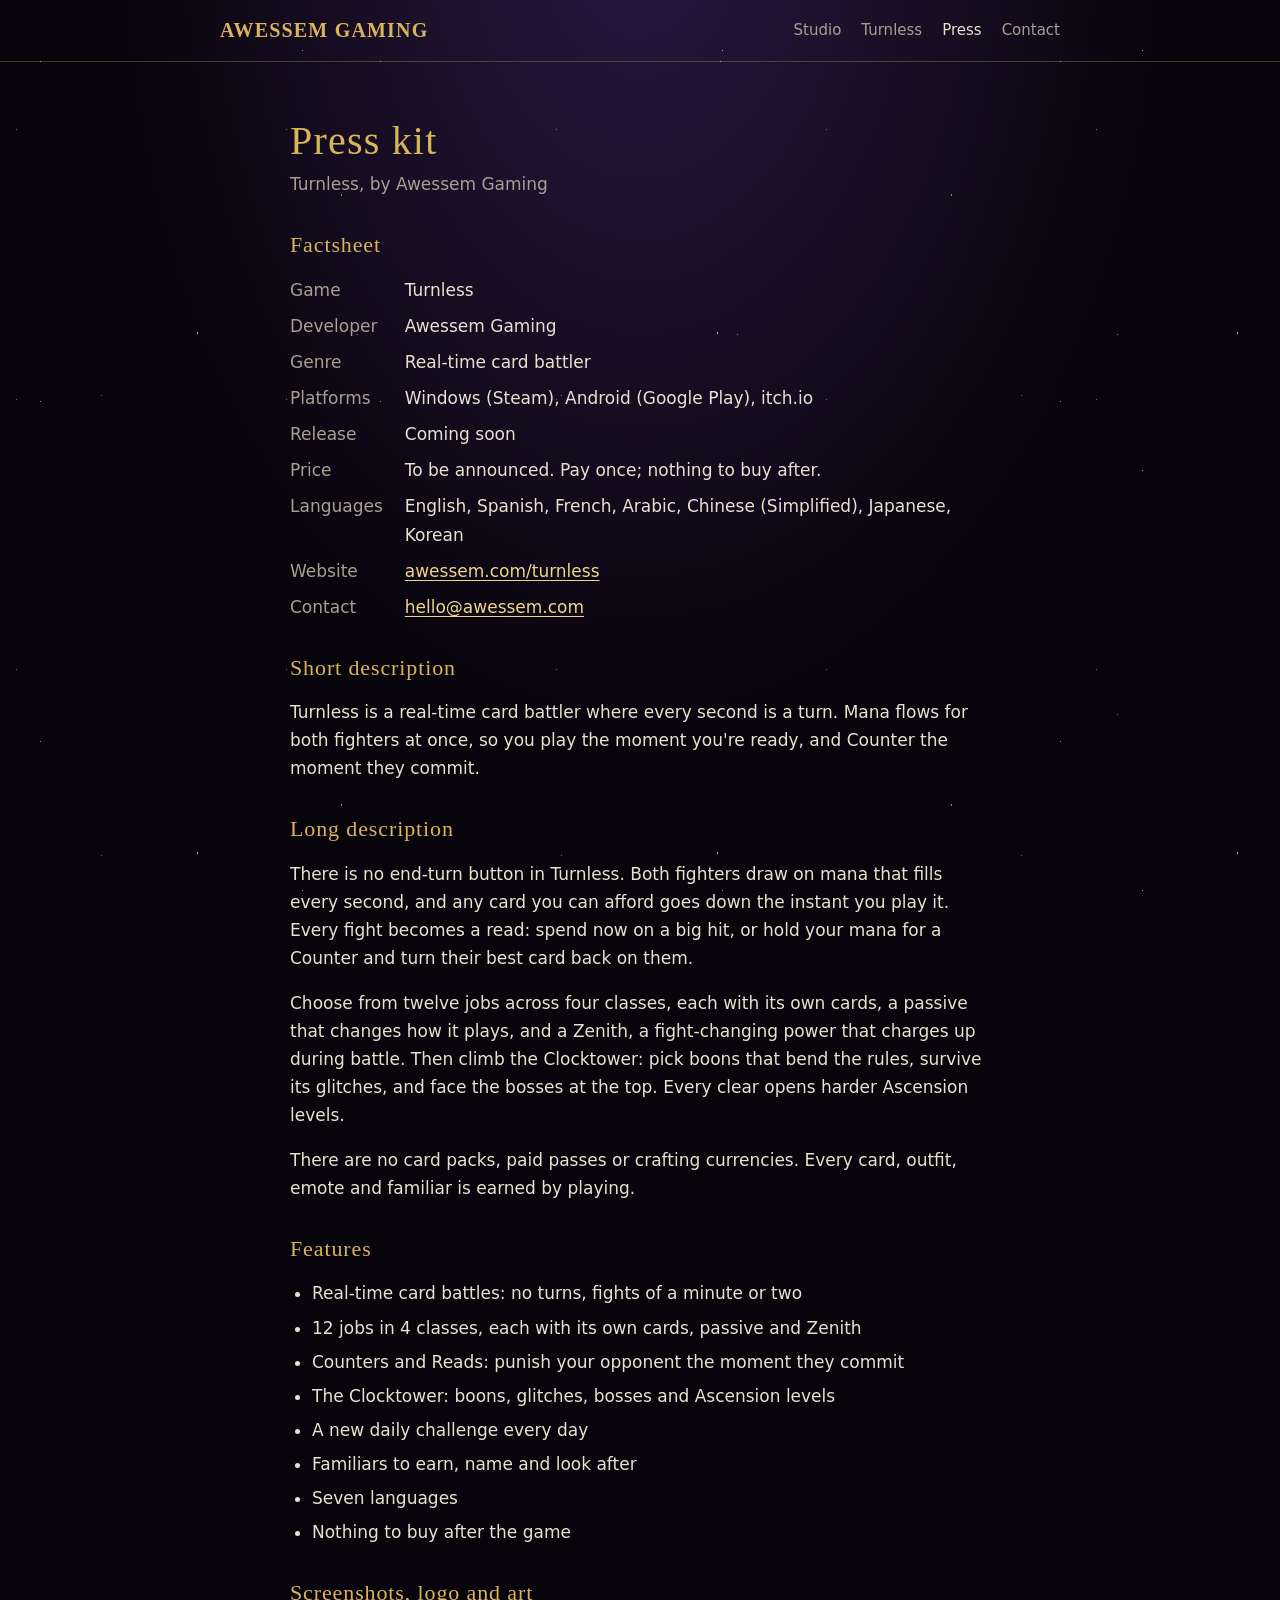
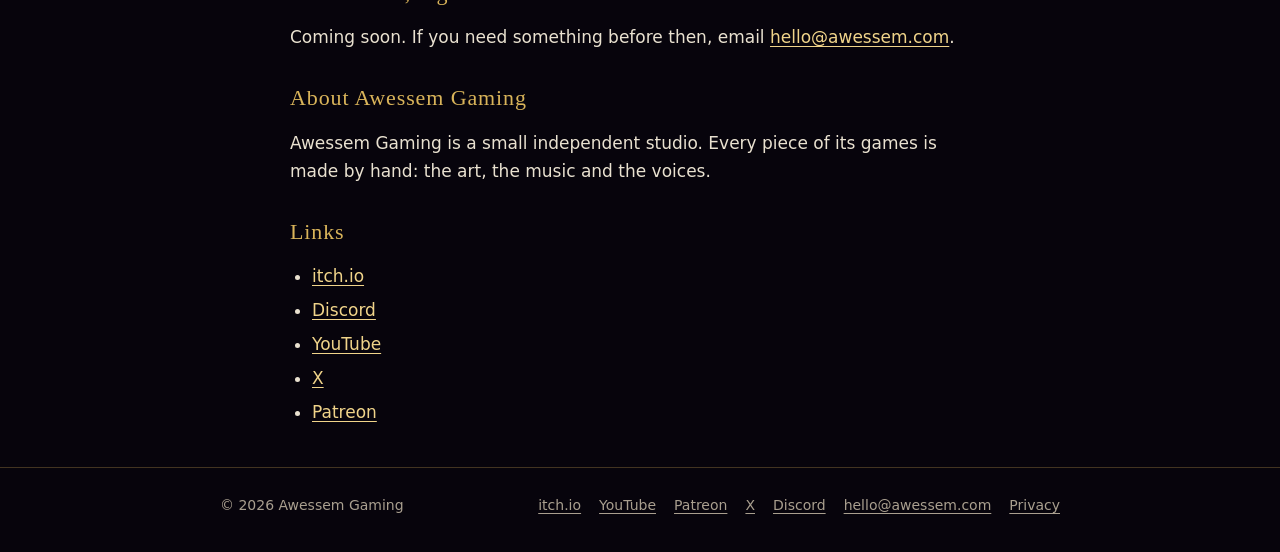
==== press/index.html @ 60d1d7b5 "site u[date" ====
<!doctype html>
<html lang="en">
<head>
<meta charset="utf-8">
<meta name="viewport" content="width=device-width, initial-scale=1">
<title>Press kit — Awessem Gaming</title>
<meta name="description" content="Facts, description and contact for writers, streamers and video makers covering Turnless and Awessem Gaming.">
<meta property="og:title" content="Press kit — Awessem Gaming">
<meta property="og:description" content="Facts, description and contact for writers, streamers and video makers covering Turnless and Awessem Gaming.">
<meta property="og:type" content="website">
<meta http-equiv="Content-Security-Policy" content="default-src 'self'; img-src 'self' data:; style-src 'self'; script-src 'none'; object-src 'none'; base-uri 'self'; form-action 'none'; frame-src https://www.youtube-nocookie.com">
<meta name="referrer" content="strict-origin-when-cross-origin">
<meta property="og:url" content="https://awessem.com/press/">
<meta property="og:site_name" content="Awessem Gaming">
<meta property="og:image" content="https://awessem.com/share.png">
<meta property="og:image:width" content="1200">
<meta property="og:image:height" content="630">
<meta property="og:image:alt" content="TURNLESS, every second is a turn. Awessem Gaming.">
<meta name="twitter:card" content="summary_large_image">
<meta name="theme-color" content="#07040c">
<link rel="icon" href="data:image/svg+xml,%3Csvg xmlns='http://www.w3.org/2000/svg' viewBox='0 0 64 64'%3E%3Crect width='64' height='64' rx='12' fill='%2307040c'/%3E%3Ctext x='32' y='45' font-family='Georgia,serif' font-size='40' text-anchor='middle' fill='%23d9b45a'%3EA%3C/text%3E%3C/svg%3E">
<link rel="stylesheet" href="/style.css">
</head>
<body>
<header class="top"><div class="wrap">
  <a class="brand" href="/">AWESSEM GAMING</a>
  <nav class="nav" aria-label="Main">
    <a href="/">Studio</a>
    <a href="/turnless/">Turnless</a>
    <a href="/press/" aria-current="page">Press</a>
    <a href="mailto:hello@awessem.com">Contact</a>
  </nav>
</div></header>
<main>
<div class="wrap prose">
  <h1>Press kit</h1>
  <p class="date">Turnless, by Awessem Gaming</p>

  <h2>Factsheet</h2>
  <dl class="facts">
    <dt>Game</dt><dd>Turnless</dd>
    <dt>Developer</dt><dd>Awessem Gaming</dd>
    <dt>Genre</dt><dd>Real-time card battler</dd>
    <dt>Platforms</dt><dd>Windows (Steam), Android (Google Play), itch.io</dd>
    <dt>Release</dt><dd>Coming soon</dd>
    <dt>Price</dt><dd>To be announced. Pay once; nothing to buy after.</dd>
    <dt>Languages</dt><dd>English, Spanish, French, Arabic, Chinese (Simplified), Japanese, Korean</dd>
    <dt>Website</dt><dd><a href="https://awessem.com/turnless/">awessem.com/turnless</a></dd>
    <dt>Contact</dt><dd><a href="mailto:hello@awessem.com">hello@awessem.com</a></dd>
  </dl>

  <h2>Short description</h2>
  <p>Turnless is a real-time card battler where every second is a turn. Mana flows for both fighters at once, so you play the moment you're ready, and Counter the moment they commit.</p>

  <h2>Long description</h2>
  <p>There is no end-turn button in Turnless. Both fighters draw on mana that fills every second, and any card you can afford goes down the instant you play it. Every fight becomes a read: spend now on a big hit, or hold your mana for a Counter and turn their best card back on them.</p>
  <p>Choose from twelve jobs across four classes, each with its own cards, a passive that changes how it plays, and a Zenith, a fight-changing power that charges up during battle. Then climb the Clocktower: pick boons that bend the rules, survive its glitches, and face the bosses at the top. Every clear opens harder Ascension levels.</p>
  <p>There are no card packs, paid passes or crafting currencies. Every card, outfit, emote and familiar is earned by playing.</p>

  <h2>Features</h2>
  <ul>
    <li>Real-time card battles: no turns, fights of a minute or two</li>
    <li>12 jobs in 4 classes, each with its own cards, passive and Zenith</li>
    <li>Counters and Reads: punish your opponent the moment they commit</li>
    <li>The Clocktower: boons, glitches, bosses and Ascension levels</li>
    <li>A new daily challenge every day</li>
    <li>Familiars to earn, name and look after</li>
    <li>Seven languages</li>
    <li>Nothing to buy after the game</li>
  </ul>

  <h2>Screenshots, logo and art</h2>
  <p>Coming soon. If you need something before then, email <a href="mailto:hello@awessem.com">hello@awessem.com</a>.</p>

  <h2>About Awessem Gaming</h2>
  <p>Awessem Gaming is a small independent studio. Every piece of its games is made by hand: the art, the music and the voices.</p>

  <h2>Links</h2>
  <ul>
    <li><a href="https://awessem.itch.io">itch.io</a></li>
    <li><a href="https://discord.gg/CsP2D9WRH">Discord</a></li>
    <li><a href="https://www.youtube.com/@awessem">YouTube</a></li>
    <li><a href="https://x.com/AwessemGaming">X</a></li>
    <li><a href="https://www.patreon.com/c/awessem">Patreon</a></li>
  </ul>
</div>
</main>
<footer><div class="wrap">
  <span>&copy; 2026 Awessem Gaming</span>
  <nav aria-label="Footer">
    <a href="https://awessem.itch.io" rel="me">itch.io</a>
    <a href="https://www.youtube.com/@awessem" rel="me">YouTube</a>
    <a href="https://www.patreon.com/c/awessem" rel="me">Patreon</a>
    <a href="https://x.com/AwessemGaming" rel="me">X</a>
    <a href="https://discord.gg/CsP2D9WRH" rel="me">Discord</a>
    <a href="mailto:hello@awessem.com">hello@awessem.com</a>
    <a href="/privacy.html">Privacy</a>
  </nav>
</div></footer>
</body>
</html>
---- style.css ----
/* awessem.com: one stylesheet for every page. No web fonts, cookies or trackers: nothing loads from anywhere else. */
:root {
  --night: #07040c;
  --night-2: #120b1c;
  --panel: rgba(255, 255, 255, 0.035);
  --line: rgba(217, 180, 90, 0.28);
  --gilt: #d9b45a;
  --gilt-bright: #f0d48a;
  --parchment: #e9e1d0;
  --muted: #a99f8f;
  --violet: #8b6cc7;
  --serif: "Iowan Old Style", "Palatino Linotype", Palatino, "Book Antiqua", Georgia, serif;
  --sans: system-ui, -apple-system, "Segoe UI", Roboto, sans-serif;
}
* { box-sizing: border-box; }
html { scroll-behavior: smooth; }
body {
  margin: 0;
  background: var(--night);
  color: var(--parchment);
  font: 17px/1.65 var(--sans);
  min-height: 100vh;
  display: flex;
  flex-direction: column;
}
/* the night sky: three layers of tiny stars, drawn with CSS */
body::before {
  content: "";
  position: fixed; inset: 0; z-index: -1;
  background:
    radial-gradient(1px 1px at 12% 18%, #fff8 50%, transparent 51%),
    radial-gradient(1px 1px at 72% 12%, #fff9 50%, transparent 51%),
    radial-gradient(1.5px 1.5px at 38% 64%, #fffa 50%, transparent 51%),
    radial-gradient(1px 1px at 88% 52%, #fff7 50%, transparent 51%),
    radial-gradient(1px 1px at 22% 86%, #fff6 50%, transparent 51%),
    radial-gradient(1.5px 1.5px at 56% 32%, #f0d48a99 50%, transparent 51%),
    radial-gradient(1px 1px at 94% 88%, #fff7 50%, transparent 51%),
    radial-gradient(1px 1px at 6% 48%, #fff6 50%, transparent 51%),
    radial-gradient(ellipse at 50% -10%, #2a1840 0%, transparent 60%),
    var(--night);
  background-size: 340px 340px, 420px 420px, 520px 520px, 300px 300px, 460px 460px, 610px 610px, 380px 380px, 270px 270px, 100% 100%, 100% 100%;
}
a { color: var(--gilt-bright); text-underline-offset: 3px; }
a:hover { color: #fff; }
.wrap { width: 100%; max-width: 880px; margin: 0 auto; padding: 0 20px; }

/* header */
.top { border-bottom: 1px solid var(--line); }
.top .wrap { display: flex; align-items: center; justify-content: space-between; gap: 16px; padding-top: 18px; padding-bottom: 18px; }
.brand { font: 600 20px/1 var(--serif); letter-spacing: 0.06em; color: var(--gilt); text-decoration: none; }
.brand:hover { color: var(--gilt-bright); }
.nav { display: flex; gap: 20px; flex-wrap: wrap; font-size: 15px; }
.nav a { color: var(--muted); text-decoration: none; }
.nav a:hover, .nav a[aria-current="page"] { color: var(--parchment); }

/* hero */
.hero { text-align: center; padding: 84px 0 56px; }
.eyebrow { font-size: 13px; letter-spacing: 0.28em; text-transform: uppercase; color: var(--muted); margin: 0 0 18px; }
.wordmark {
  font: 500 clamp(44px, 11vw, 96px)/1 var(--serif);
  letter-spacing: 0.14em;
  color: var(--gilt);
  margin: 0;
  text-shadow: 0 0 40px rgba(217, 180, 90, 0.25);
}
.rule { width: min(420px, 70%); height: 1px; margin: 26px auto; background: linear-gradient(90deg, transparent, var(--gilt), transparent); }
.tagline { font: italic 400 clamp(18px, 3.4vw, 22px)/1.4 var(--serif); color: var(--muted); margin: 0; }
.lead { max-width: 620px; margin: 28px auto 0; color: var(--parchment); }

/* buttons */
.actions { display: flex; flex-wrap: wrap; gap: 12px; justify-content: center; margin-top: 32px; }
.btn {
  display: inline-block; padding: 12px 22px; border-radius: 6px;
  font: 600 15px/1 var(--sans); letter-spacing: 0.04em; text-decoration: none;
  border: 1px solid var(--gilt); color: var(--night); background: var(--gilt);
}
.btn:hover { background: var(--gilt-bright); color: var(--night); }
.btn.ghost { background: transparent; color: var(--gilt-bright); }
.btn.ghost:hover { background: rgba(217, 180, 90, 0.12); color: #fff; }
.btn.soon { background: transparent; color: var(--muted); border-color: var(--line); cursor: default; }

/* sections */
section { padding: 40px 0; }
h2 { font: 500 28px/1.2 var(--serif); color: var(--gilt); letter-spacing: 0.04em; margin: 0 0 14px; }
h3 { font: 600 19px/1.3 var(--serif); color: var(--parchment); margin: 0 0 6px; }
.card {
  border: 1px solid var(--line); border-radius: 10px; background: var(--panel);
  padding: 28px; display: grid; gap: 10px;
}
.card .title { font: 500 34px/1 var(--serif); letter-spacing: 0.12em; color: var(--gilt); margin: 0; }
.grid { display: grid; grid-template-columns: repeat(auto-fit, minmax(230px, 1fr)); gap: 16px; margin-top: 8px; }
.feature { border-top: 1px solid var(--line); padding-top: 14px; }
.feature p { margin: 0; color: var(--muted); font-size: 15.5px; }
.promise {
  margin-top: 28px; padding: 18px 22px; border-left: 3px solid var(--gilt);
  background: rgba(217, 180, 90, 0.06); border-radius: 0 8px 8px 0;
}
.promise p { margin: 0; }
.platforms { display: flex; flex-wrap: wrap; gap: 10px; margin-top: 6px; }
.chip { border: 1px solid var(--line); border-radius: 999px; padding: 5px 14px; font-size: 14px; color: var(--muted); }

/* prose pages (privacy) */
.prose { padding: 56px 20px 24px; max-width: 740px; }   /* keeps the side gutter on phones */
.prose h1 { font: 500 40px/1.15 var(--serif); color: var(--gilt); margin: 0 0 6px; letter-spacing: 0.03em; }
.prose h2 { font-size: 22px; margin-top: 34px; }
.prose .date { color: var(--muted); margin: 0 0 24px; }
.prose ul { padding-left: 22px; }
.prose li { margin-bottom: 6px; }

/* footer */
footer { margin-top: auto; border-top: 1px solid var(--line); padding: 26px 0 34px; font-size: 14px; color: var(--muted); }
footer .wrap { display: flex; flex-wrap: wrap; gap: 12px 24px; justify-content: space-between; }
footer nav { display: flex; flex-wrap: wrap; gap: 18px; }
footer a { color: var(--muted); }

@media (max-width: 560px) {
  .top .wrap { flex-direction: column; align-items: flex-start; }
  .hero { padding: 56px 0 40px; }
  .card { padding: 22px; }
}
@media (prefers-reduced-motion: reduce) { html { scroll-behavior: auto; } }

/* small helpers (no inline styles, so the security policy can block them) */
.wordmark-studio { font-size: clamp(36px, 8vw, 72px); }
.wordmark-small { font-size: clamp(36px, 8vw, 64px); }
.tagline.left { text-align: left; }
.actions.start { justify-content: flex-start; }
.muted { color: var(--muted); }

/* screenshots and trailer (Turnless page) */
.shots { display: grid; grid-template-columns: repeat(auto-fit, minmax(260px, 1fr)); gap: 14px; margin-top: 12px; }
.shots img { display: block; width: 100%; height: auto; border-radius: 8px; border: 1px solid var(--line); }
.shots a:hover img { border-color: var(--gilt); }
.video { position: relative; aspect-ratio: 16 / 9; margin-top: 18px; border-radius: 10px; overflow: hidden; border: 1px solid var(--line); }
.video iframe { position: absolute; inset: 0; width: 100%; height: 100%; border: 0; }

/* press kit */
.facts { display: grid; grid-template-columns: max-content 1fr; gap: 8px 22px; margin: 18px 0 8px; }
.facts dt { color: var(--muted); }
.facts dd { margin: 0; }
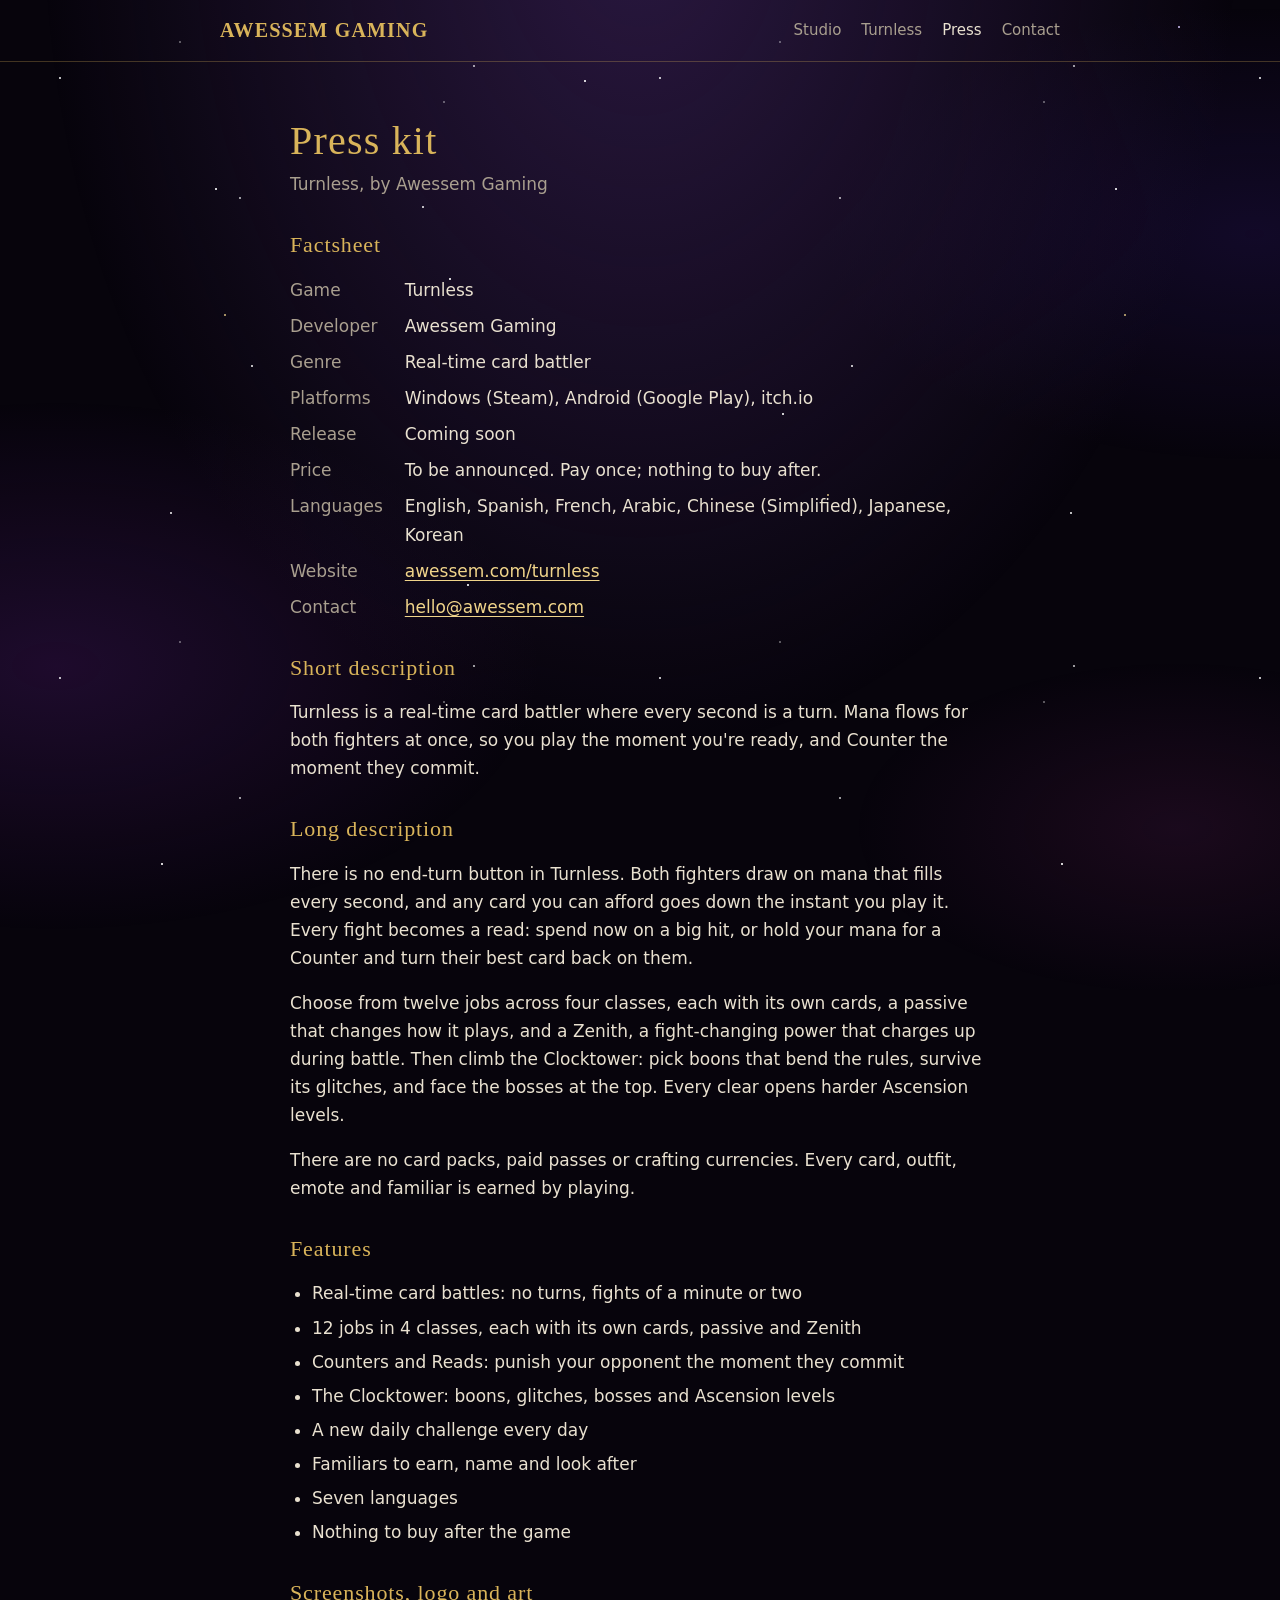
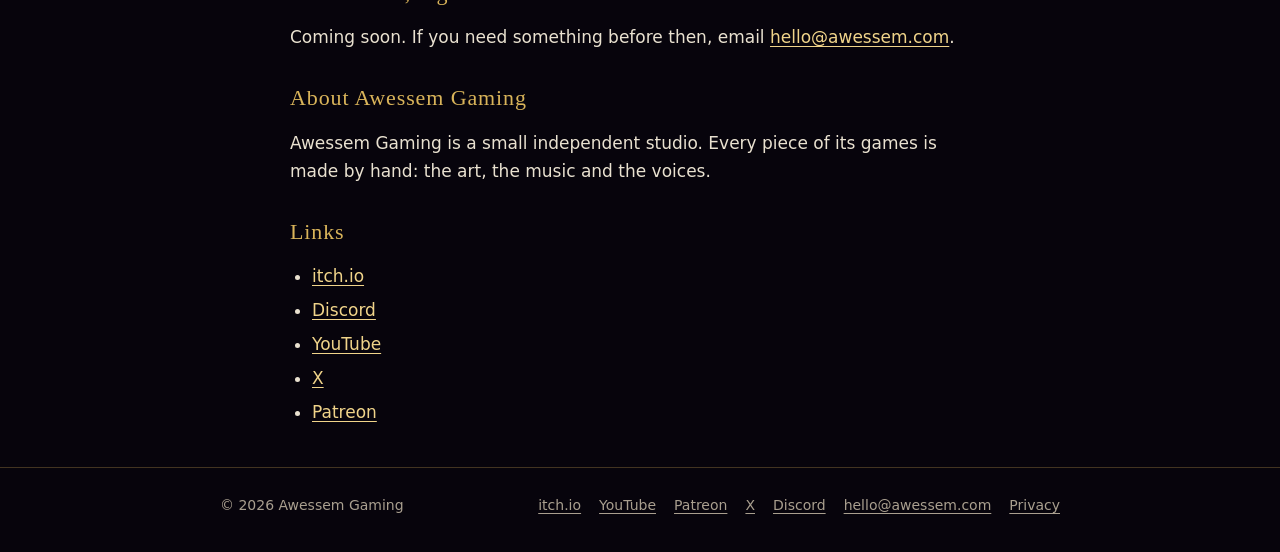
==== commit 1b2e5c7c: "update" ====
--- a/press/index.html
+++ b/press/index.html
@@ -22,6 +22,7 @@
 <link rel="stylesheet" href="/style.css">
 </head>
 <body>
+<div class="meteors" aria-hidden="true"><i></i><i></i><i></i><i></i></div>
 <header class="top"><div class="wrap">
   <a class="brand" href="/">AWESSEM GAMING</a>
   <nav class="nav" aria-label="Main">
--- a/style.css
+++ b/style.css
@@ -23,22 +23,101 @@
   display: flex;
   flex-direction: column;
 }
-/* the night sky: three layers of tiny stars, drawn with CSS */
-body::before {
-  content: "";
-  position: fixed; inset: 0; z-index: -1;
+/* the night sky, drawn with CSS and moving slowly: a far layer of tiny stars drifting one way, a nearer layer
+   drifting a little faster and twinkling, nebula glows that breathe, and now and then a shooting star.
+   Only transform and opacity animate, so phones stay smooth. Reduce Motion (the system setting) stills it all. */
+html { background: var(--night); }
+body { background: transparent; }
+html::before, body::before, body::after {
+  content: ""; position: fixed; pointer-events: none; z-index: -1;
+}
+html::before {   /* nebulae and the glow at the top */
+  inset: -10%;
   background:
-    radial-gradient(1px 1px at 12% 18%, #fff8 50%, transparent 51%),
-    radial-gradient(1px 1px at 72% 12%, #fff9 50%, transparent 51%),
-    radial-gradient(1.5px 1.5px at 38% 64%, #fffa 50%, transparent 51%),
-    radial-gradient(1px 1px at 88% 52%, #fff7 50%, transparent 51%),
-    radial-gradient(1px 1px at 22% 86%, #fff6 50%, transparent 51%),
-    radial-gradient(1.5px 1.5px at 56% 32%, #f0d48a99 50%, transparent 51%),
-    radial-gradient(1px 1px at 94% 88%, #fff7 50%, transparent 51%),
-    radial-gradient(1px 1px at 6% 48%, #fff6 50%, transparent 51%),
-    radial-gradient(ellipse at 50% -10%, #2a1840 0%, transparent 60%),
-    var(--night);
-  background-size: 340px 340px, 420px 420px, 520px 520px, 300px 300px, 460px 460px, 610px 610px, 380px 380px, 270px 270px, 100% 100%, 100% 100%;
+    radial-gradient(ellipse at 50% 0%, #2a1840 0%, transparent 55%),
+    radial-gradient(ellipse 45% 35% at 12% 70%, rgba(90, 30, 130, 0.28), transparent 70%),
+    radial-gradient(ellipse 40% 30% at 90% 30%, rgba(50, 25, 120, 0.26), transparent 70%),
+    radial-gradient(ellipse 30% 22% at 85% 85%, rgba(130, 40, 115, 0.16), transparent 70%);
+  animation: nebula 70s ease-in-out infinite alternate;
+}
+body::before {   /* far stars: one 600px tile, drifting left by exactly one tile, so the loop never shows a seam */
+  top: 0; left: 0; width: calc(100% + 600px); height: 100%;
+  background:
+    radial-gradient(1px 1px at 52% 85%, #fff7 50%, transparent 51%),
+    radial-gradient(1px 1px at 70% 14%, #fff5 50%, transparent 51%),
+    radial-gradient(1px 1px at 66% 29%, #fff5 50%, transparent 51%),
+    radial-gradient(1px 1px at 57% 55%, #fff5 50%, transparent 51%),
+    radial-gradient(1px 1px at 13% 72%, #fff7 50%, transparent 51%),
+    radial-gradient(1.5px 1.5px at 74% 17%, #fff5 50%, transparent 51%),
+    radial-gradient(1px 1px at 75% 76%, #fff5 50%, transparent 51%),
+    radial-gradient(1.5px 1.5px at 30% 7%, #fff5 50%, transparent 51%),
+    radial-gradient(1px 1px at 55% 20%, #fff9 50%, transparent 51%),
+    radial-gradient(1px 1px at 73% 89%, #fff9 50%, transparent 51%),
+    radial-gradient(1px 1px at 76% 75%, #fff5 50%, transparent 51%),
+    radial-gradient(1px 1px at 14% 72%, #fff9 50%, transparent 51%),
+    radial-gradient(1px 1px at 81% 28%, #fff5 50%, transparent 51%),
+    radial-gradient(1.5px 1.5px at 42% 61%, #fffb 50%, transparent 51%),
+    radial-gradient(1.5px 1.5px at 40% 33%, #fff9 50%, transparent 51%),
+    radial-gradient(1px 1px at 12% 75%, #fff7 50%, transparent 51%),
+    radial-gradient(1px 1px at 45% 95%, #fffb 50%, transparent 51%),
+    radial-gradient(1.5px 1.5px at 79% 11%, #fff9 50%, transparent 51%),
+    radial-gradient(1px 1px at 23% 98%, #fffb 50%, transparent 51%),
+    radial-gradient(1px 1px at 64% 55%, #fff7 50%, transparent 51%),
+    radial-gradient(1px 1px at 73% 75%, #fff5 50%, transparent 51%),
+    radial-gradient(1px 1px at 90% 46%, #fff9 50%, transparent 51%),
+    radial-gradient(1.5px 1.5px at 10% 13%, #fffb 50%, transparent 51%),
+    radial-gradient(1px 1px at 91% 87%, #fffb 50%, transparent 51%),
+    radial-gradient(1px 1px at 95% 91%, #fff5 50%, transparent 51%),
+    radial-gradient(1px 1px at 38% 93%, #fffb 50%, transparent 51%);
+  background-size: 600px 600px;
+  animation: drift-far 420s linear infinite;
+}
+body::after {    /* nearer stars, a little larger and warmer, drifting faster and twinkling */
+  top: 0; left: 0; width: calc(100% + 900px); height: 100%;
+  background:
+    radial-gradient(2px 2px at 87% 46%, #fffc 50%, transparent 51%),
+    radial-gradient(2px 2px at 47% 23%, #fffb 50%, transparent 51%),
+    radial-gradient(1.5px 1.5px at 65% 9%, #ffffffd0 50%, transparent 51%),
+    radial-gradient(2px 2px at 18% 96%, #ffffffd0 50%, transparent 51%),
+    radial-gradient(2px 2px at 52% 65%, #fffc 50%, transparent 51%),
+    radial-gradient(1.5px 1.5px at 59% 53%, #fffb 50%, transparent 51%),
+    radial-gradient(2px 2px at 19% 57%, #fffb 50%, transparent 51%),
+    radial-gradient(2px 2px at 92% 55%, #f0d48aaa 50%, transparent 51%),
+    radial-gradient(1.5px 1.5px at 50% 31%, #ffffffd0 50%, transparent 51%),
+    radial-gradient(1.5px 1.5px at 24% 21%, #ffffffd0 50%, transparent 51%),
+    radial-gradient(1.5px 1.5px at 31% 3%, #d8c8ffbb 50%, transparent 51%),
+    radial-gradient(1.5px 1.5px at 25% 35%, #f0d48aaa 50%, transparent 51%);
+  background-size: 900px 900px;
+  animation: drift-near 300s linear infinite, twinkle 7s ease-in-out infinite alternate;
+}
+/* shooting stars: four of them, each from its own spot in its own direction, on cycles of different lengths
+   (prime numbers of seconds), so the pattern almost never repeats. The bright head leads, the tail trails. */
+.meteors { position: fixed; inset: 0; pointer-events: none; z-index: -1; overflow: hidden; }
+.meteors i {
+  position: absolute; width: 170px; height: 2px; border-radius: 2px;
+  background: linear-gradient(90deg, transparent, rgba(255, 244, 214, 0.95));
+  opacity: 0; transform-origin: 100% 50%;
+  animation: shoot var(--every) linear infinite var(--wait);
+}
+.meteors i:nth-child(1) { top: 14%; left: 70%; --a: 154deg; --every: 17s; --wait: 4s; }
+.meteors i:nth-child(2) { top: 22%; left: 12%; --a: 28deg;  --every: 23s; --wait: 11s; }
+.meteors i:nth-child(3) { top: 62%; left: 78%; --a: 198deg; --every: 29s; --wait: 19s; }
+.meteors i:nth-child(4) { top: 8%;  left: 40%; --a: 112deg; --every: 37s; --wait: 27s; }
+@keyframes drift-far { to { transform: translateX(-600px); } }
+@keyframes drift-near { to { transform: translateX(-900px); } }
+@keyframes twinkle { from { opacity: 1; } to { opacity: 0.45; } }
+@keyframes nebula {
+  from { transform: translate(0, 0) scale(1); opacity: 1; }
+  to { transform: translate(-2%, 1.5%) scale(1.06); opacity: 0.8; }
+}
+@keyframes shoot {
+  0% { opacity: 0; transform: rotate(var(--a)) translateX(0); }
+  0.8% { opacity: 1; }
+  4% { opacity: 0; transform: rotate(var(--a)) translateX(420px); }
+  100% { opacity: 0; transform: rotate(var(--a)) translateX(420px); }
+}
+@media (prefers-reduced-motion: reduce) {
+  html::before, body::before, body::after, .meteors i { animation: none; }
 }
 a { color: var(--gilt-bright); text-underline-offset: 3px; }
 a:hover { color: #fff; }
